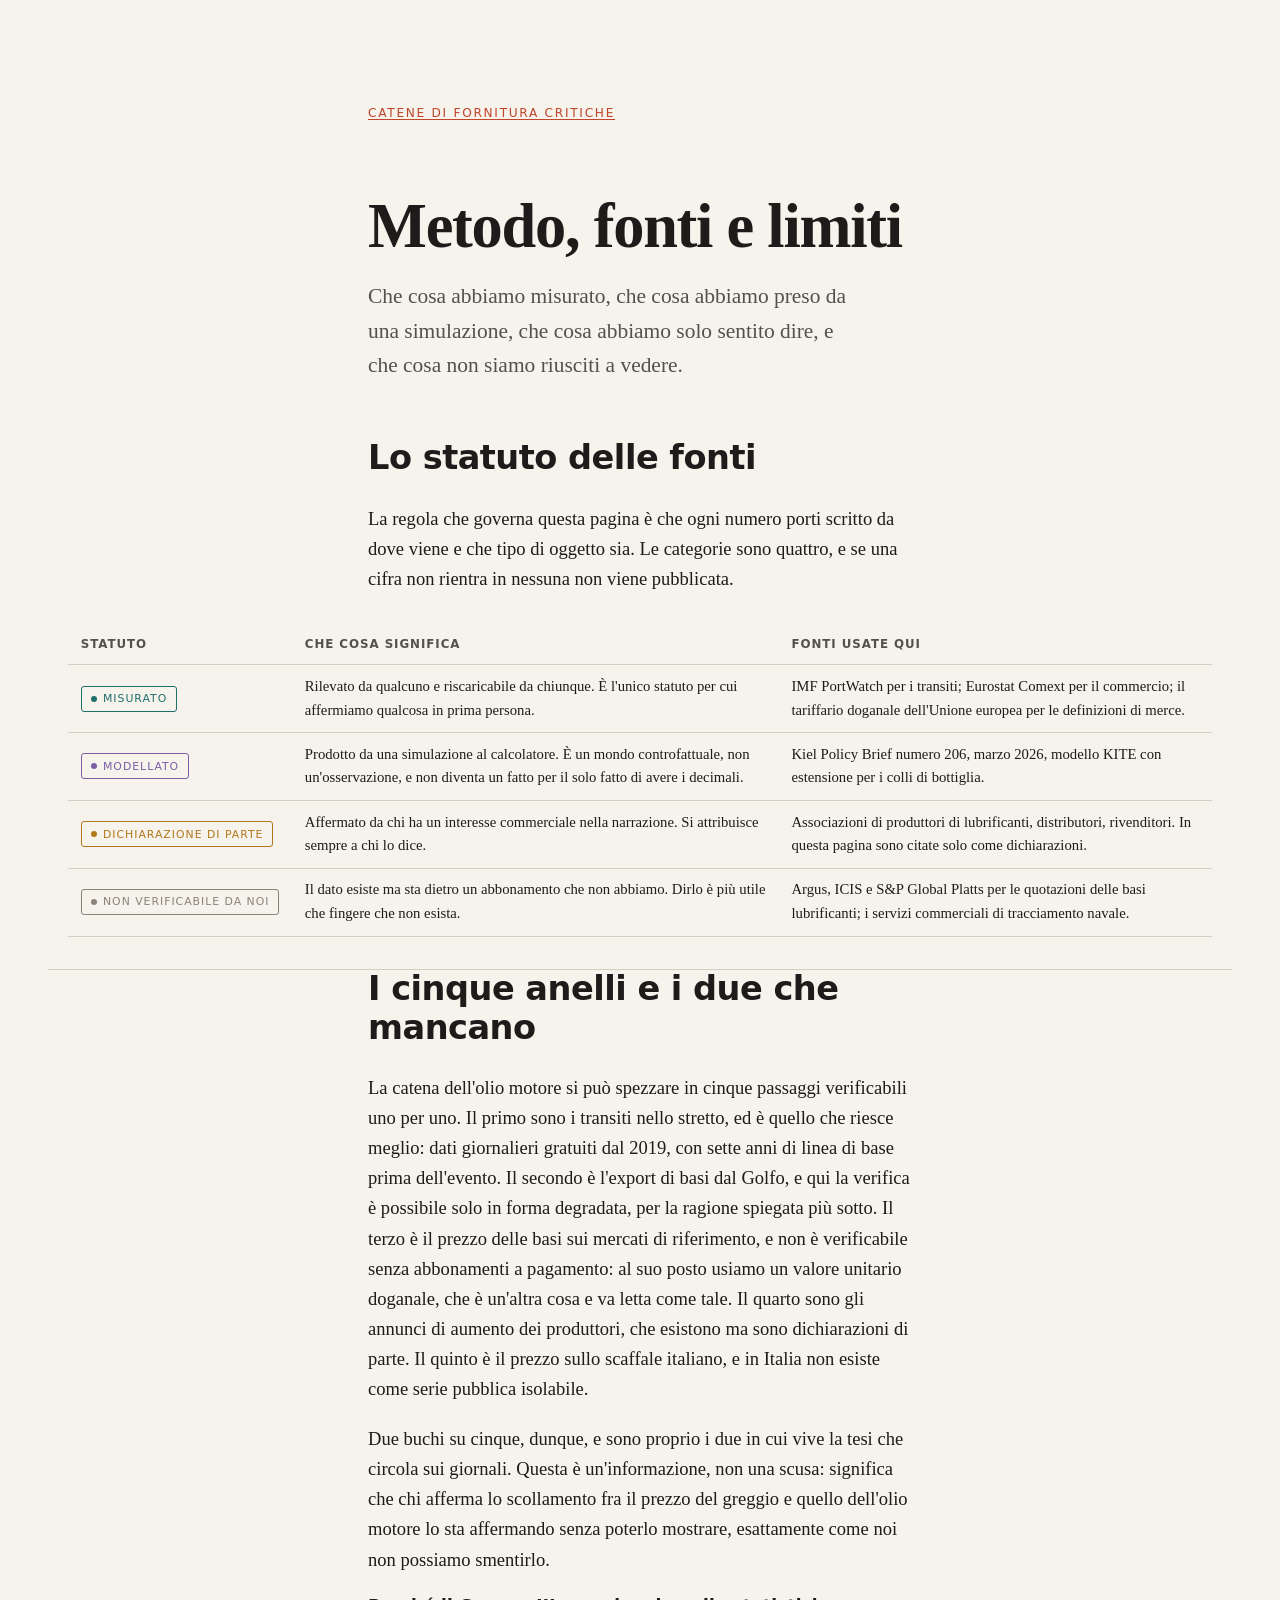
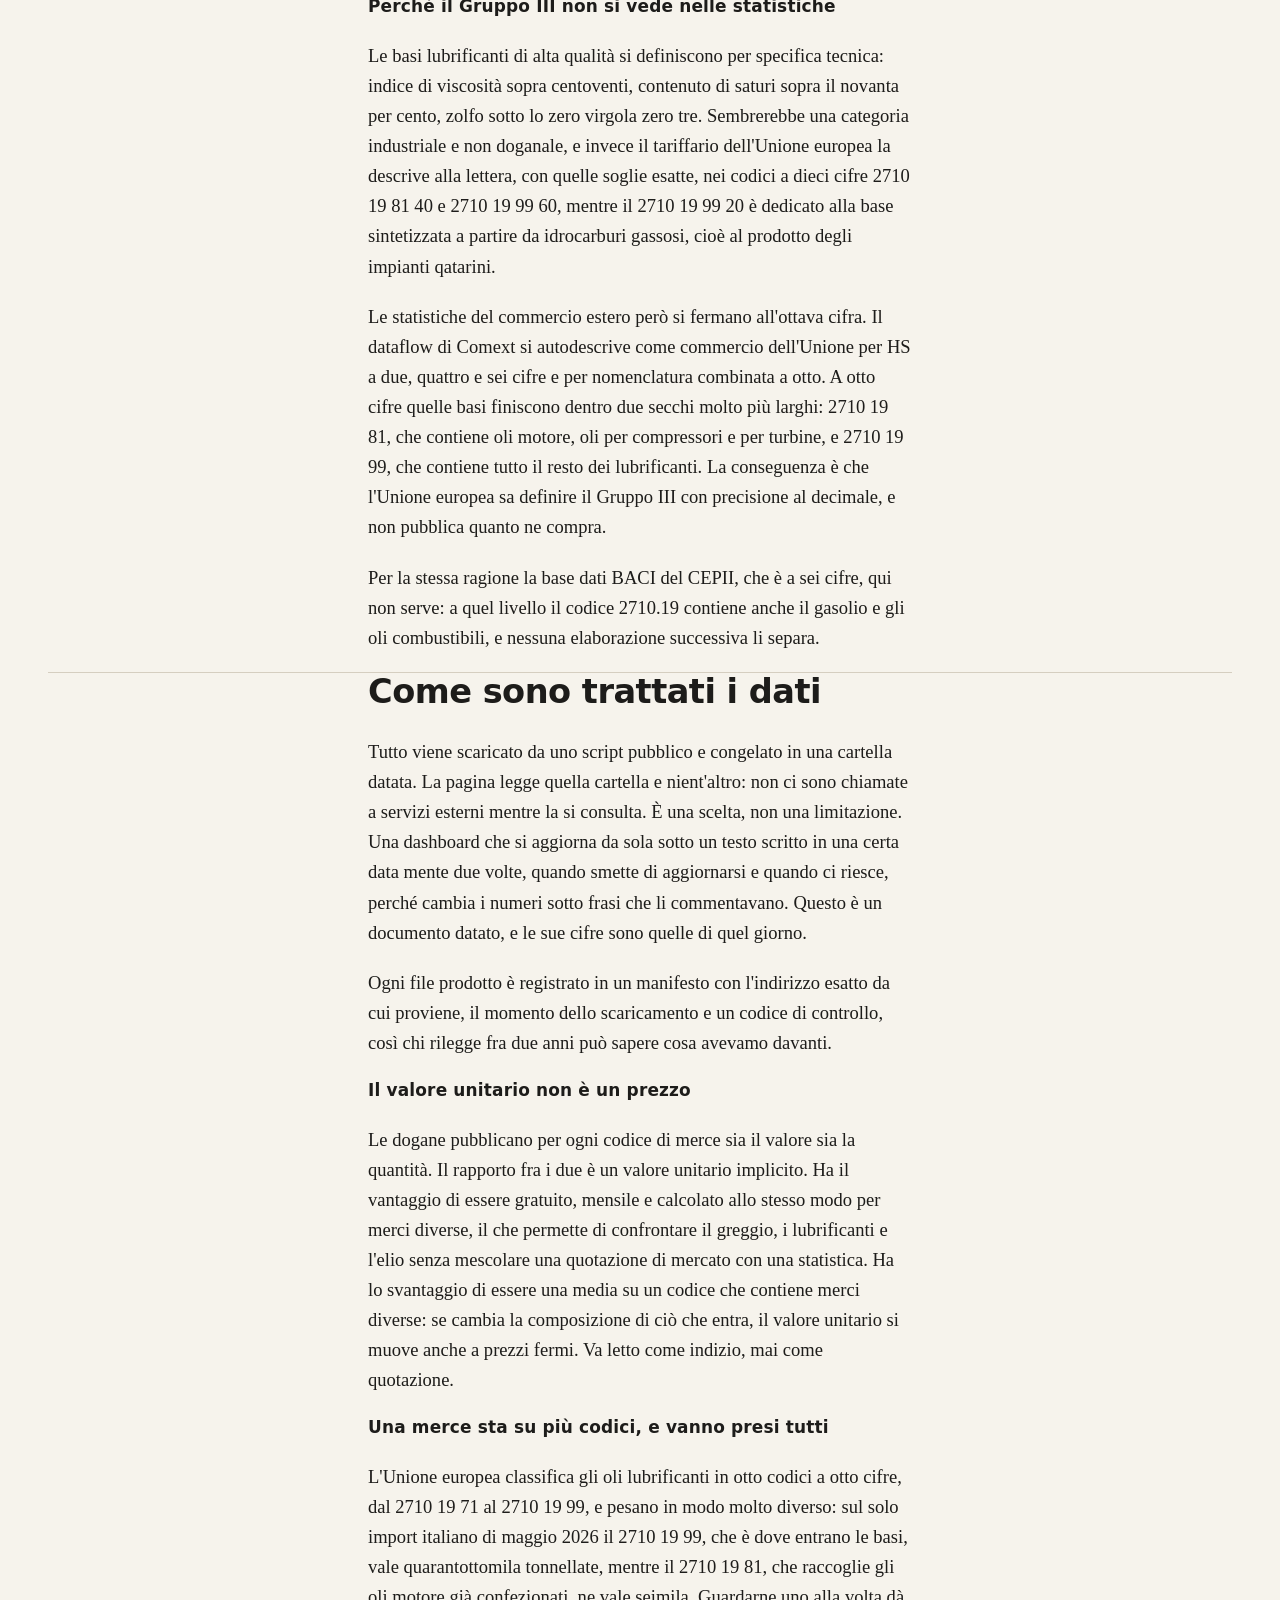
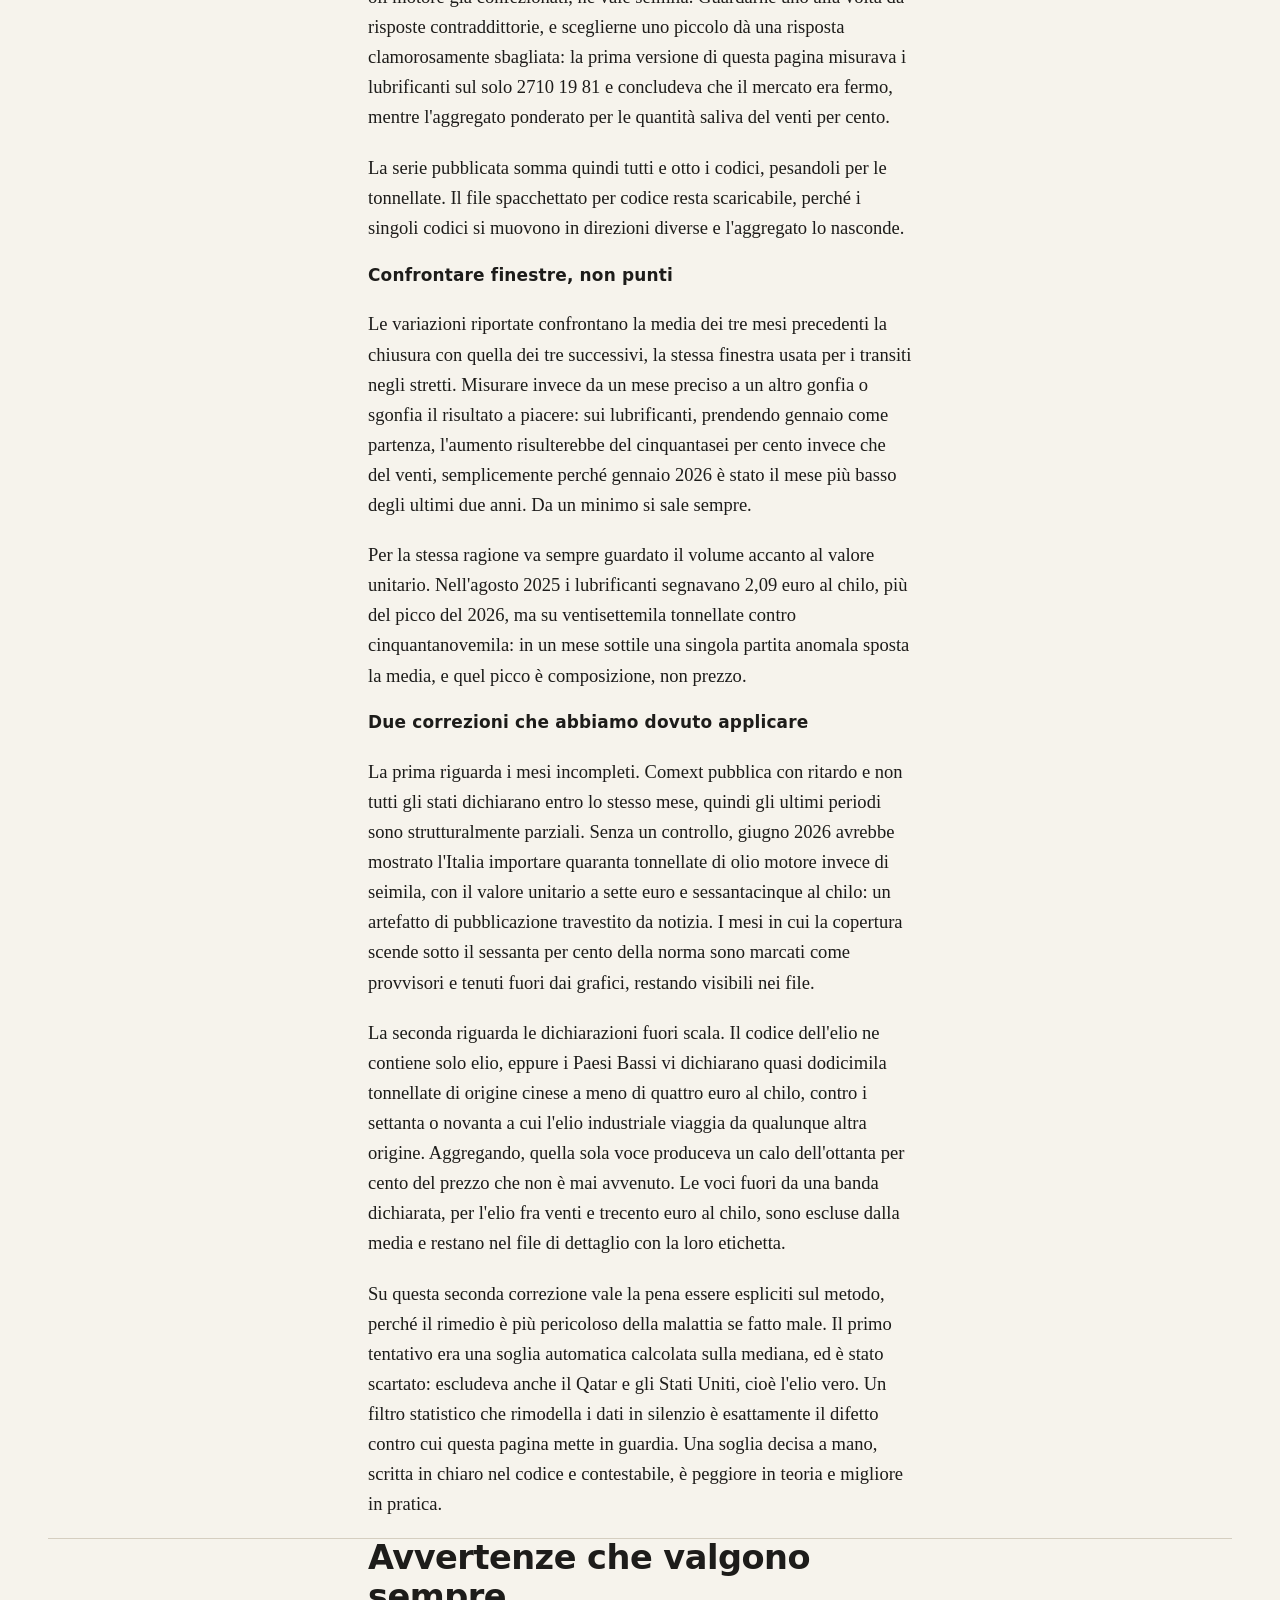
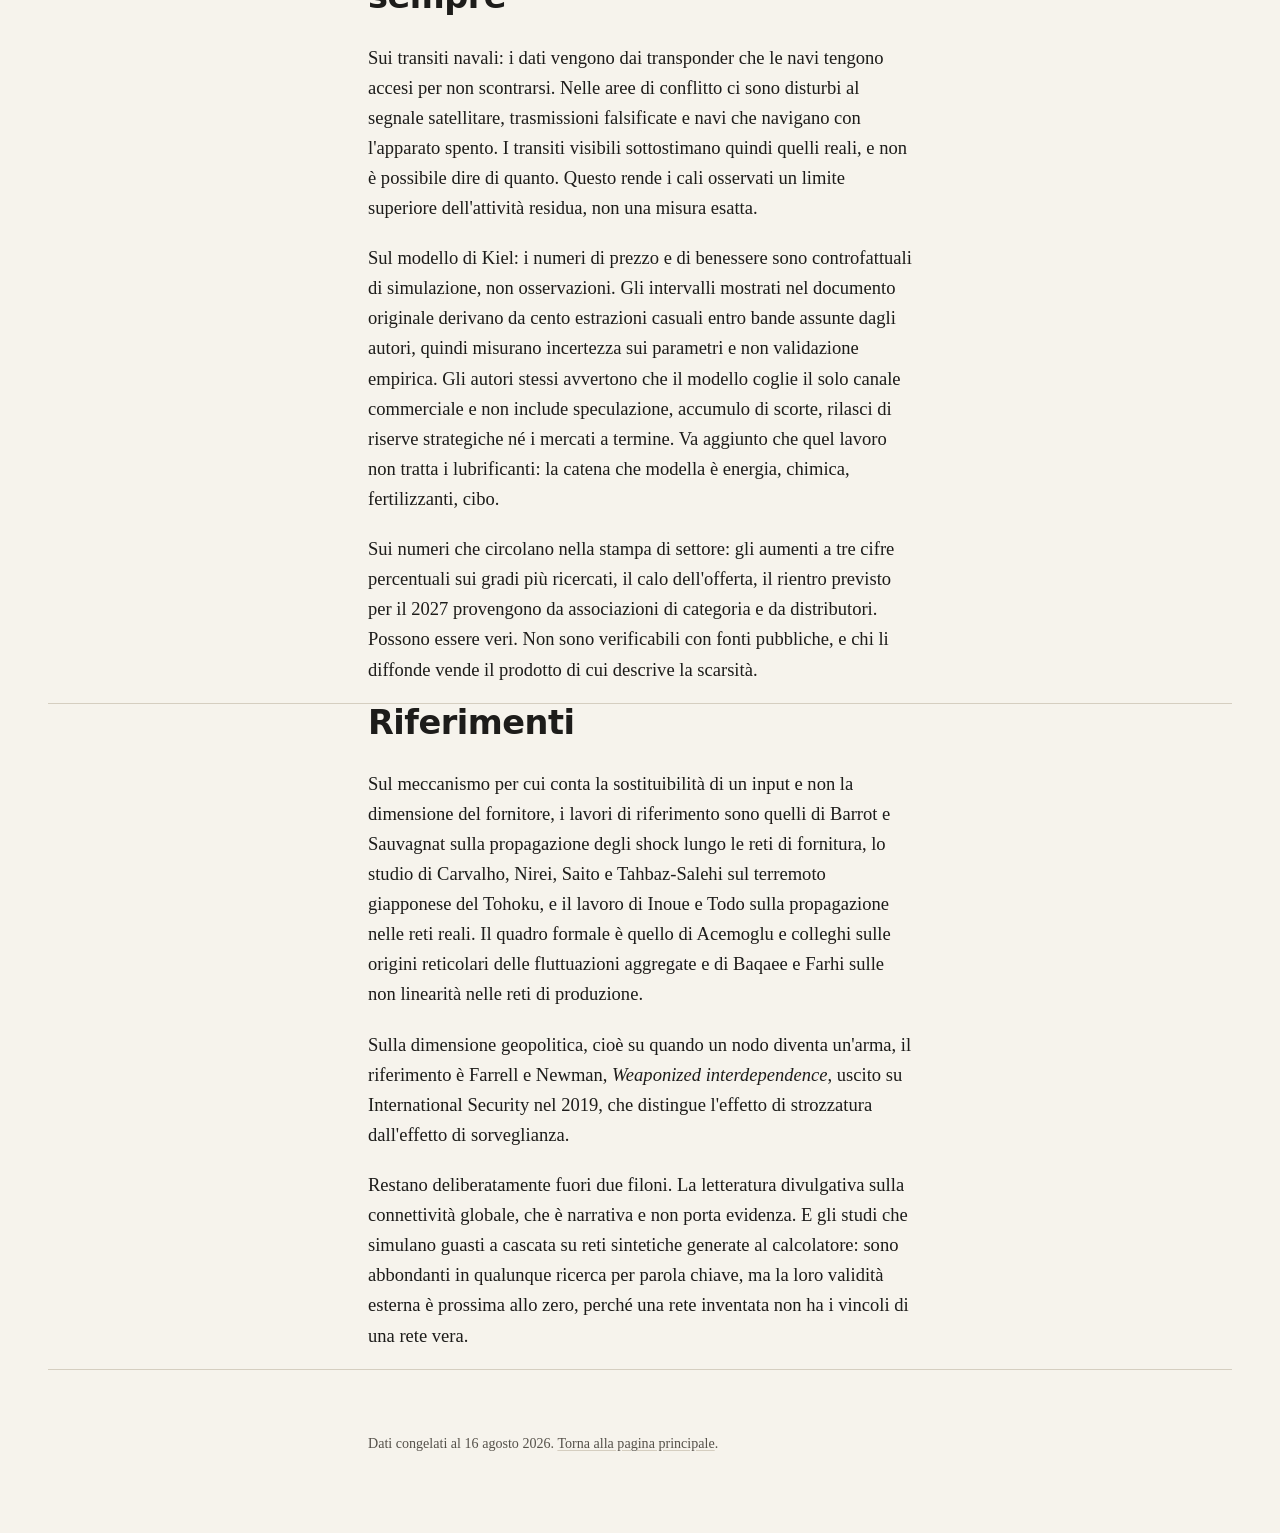
==== sito/metodo.html @ 90e69184 "Pagina sulle catene di fornitura critiche, primo scatto Sito statico senza framework: mappamondo in " ====
<!doctype html>
<html lang="it">
<head>
<meta charset="utf-8">
<meta name="viewport" content="width=device-width, initial-scale=1">
<title>Metodo, fonti e limiti</title>
<meta name="description" content="Da dove vengono i dati di questa pagina, come sono stati trattati, e cosa non si e' potuto verificare.">
<link rel="icon" href="favicon.svg" type="image/svg+xml">
<link rel="stylesheet" href="assets/stile.css">
</head>
<body>

<a class="salta" href="#contenuto">Salta al contenuto</a>

<header class="testa involucro">
  <div class="colonna">
    <p class="sopratitolo"><a href="index.html">Catene di fornitura critiche</a></p>
    <h1>Metodo, fonti e limiti</h1>
    <p class="sommario">Che cosa abbiamo misurato, che cosa abbiamo preso da
    una simulazione, che cosa abbiamo solo sentito dire, e che cosa non siamo
    riusciti a vedere.</p>
  </div>
</header>

<main id="contenuto">

<section class="involucro">
  <div class="colonna">
    <h2>Lo statuto delle fonti</h2>
    <p>La regola che governa questa pagina è che ogni numero porti scritto da
    dove viene e che tipo di oggetto sia. Le categorie sono quattro, e se una
    cifra non rientra in nessuna non viene pubblicata.</p>
  </div>

  <div class="tabella-avvolge">
    <table>
      <thead>
        <tr><th>Statuto</th><th>Che cosa significa</th><th>Fonti usate qui</th></tr>
      </thead>
      <tbody>
        <tr>
          <td><span class="statuto misurato">Misurato</span></td>
          <td>Rilevato da qualcuno e riscaricabile da chiunque. È l'unico
          statuto per cui affermiamo qualcosa in prima persona.</td>
          <td>IMF PortWatch per i transiti; Eurostat Comext per il commercio;
          il tariffario doganale dell'Unione europea per le definizioni di merce.</td>
        </tr>
        <tr>
          <td><span class="statuto modellato">Modellato</span></td>
          <td>Prodotto da una simulazione al calcolatore. È un mondo
          controfattuale, non un'osservazione, e non diventa un fatto per il
          solo fatto di avere i decimali.</td>
          <td>Kiel Policy Brief numero 206, marzo 2026, modello KITE con
          estensione per i colli di bottiglia.</td>
        </tr>
        <tr>
          <td><span class="statuto parte">Dichiarazione di parte</span></td>
          <td>Affermato da chi ha un interesse commerciale nella narrazione.
          Si attribuisce sempre a chi lo dice.</td>
          <td>Associazioni di produttori di lubrificanti, distributori,
          rivenditori. In questa pagina sono citate solo come dichiarazioni.</td>
        </tr>
        <tr>
          <td><span class="statuto chiuso">Non verificabile da noi</span></td>
          <td>Il dato esiste ma sta dietro un abbonamento che non abbiamo.
          Dirlo è più utile che fingere che non esista.</td>
          <td>Argus, ICIS e S&amp;P Global Platts per le quotazioni delle basi
          lubrificanti; i servizi commerciali di tracciamento navale.</td>
        </tr>
      </tbody>
    </table>
  </div>
</section>

<section class="involucro">
  <div class="colonna">
    <h2>I cinque anelli e i due che mancano</h2>

    <p>La catena dell'olio motore si può spezzare in cinque passaggi
    verificabili uno per uno. Il primo sono i transiti nello stretto, ed è
    quello che riesce meglio: dati giornalieri gratuiti dal 2019, con sette anni
    di linea di base prima dell'evento. Il secondo è l'export di basi dal Golfo,
    e qui la verifica è possibile solo in forma degradata, per la ragione
    spiegata più sotto. Il terzo è il prezzo delle basi sui mercati di
    riferimento, e non è verificabile senza abbonamenti a pagamento: al suo
    posto usiamo un valore unitario doganale, che è un'altra cosa e va letta
    come tale. Il quarto sono gli annunci di aumento dei produttori, che
    esistono ma sono dichiarazioni di parte. Il quinto è il prezzo sullo
    scaffale italiano, e in Italia non esiste come serie pubblica isolabile.</p>

    <p>Due buchi su cinque, dunque, e sono proprio i due in cui vive la tesi che
    circola sui giornali. Questa è un'informazione, non una scusa: significa che
    chi afferma lo scollamento fra il prezzo del greggio e quello dell'olio
    motore lo sta affermando senza poterlo mostrare, esattamente come noi non
    possiamo smentirlo.</p>

    <h3>Perché il Gruppo III non si vede nelle statistiche</h3>

    <p>Le basi lubrificanti di alta qualità si definiscono per specifica
    tecnica: indice di viscosità sopra centoventi, contenuto di saturi sopra il
    novanta per cento, zolfo sotto lo zero virgola zero tre. Sembrerebbe una
    categoria industriale e non doganale, e invece il tariffario dell'Unione
    europea la descrive alla lettera, con quelle soglie esatte, nei codici a
    dieci cifre 2710 19 81 40 e 2710 19 99 60, mentre il 2710 19 99 20 è
    dedicato alla base sintetizzata a partire da idrocarburi gassosi, cioè al
    prodotto degli impianti qatarini.</p>

    <p>Le statistiche del commercio estero però si fermano all'ottava cifra. Il
    dataflow di Comext si autodescrive come commercio dell'Unione per HS a due,
    quattro e sei cifre e per nomenclatura combinata a otto. A otto cifre
    quelle basi finiscono dentro due secchi molto più larghi: 2710 19 81, che
    contiene oli motore, oli per compressori e per turbine, e 2710 19 99, che
    contiene tutto il resto dei lubrificanti. La conseguenza è che l'Unione
    europea sa definire il Gruppo III con precisione al decimale, e non pubblica
    quanto ne compra.</p>

    <p>Per la stessa ragione la base dati BACI del CEPII, che è a sei cifre, qui
    non serve: a quel livello il codice 2710.19 contiene anche il gasolio e gli
    oli combustibili, e nessuna elaborazione successiva li separa.</p>
  </div>
</section>

<section class="involucro">
  <div class="colonna">
    <h2>Come sono trattati i dati</h2>

    <p>Tutto viene scaricato da uno script pubblico e congelato in una cartella
    datata. La pagina legge quella cartella e nient'altro: non ci sono chiamate
    a servizi esterni mentre la si consulta. È una scelta, non una limitazione.
    Una dashboard che si aggiorna da sola sotto un testo scritto in una certa
    data mente due volte, quando smette di aggiornarsi e quando ci riesce, perché
    cambia i numeri sotto frasi che li commentavano. Questo è un documento
    datato, e le sue cifre sono quelle di quel giorno.</p>

    <p>Ogni file prodotto è registrato in un manifesto con l'indirizzo esatto da
    cui proviene, il momento dello scaricamento e un codice di controllo, così
    chi rilegge fra due anni può sapere cosa avevamo davanti.</p>

    <h3>Il valore unitario non è un prezzo</h3>

    <p>Le dogane pubblicano per ogni codice di merce sia il valore sia la
    quantità. Il rapporto fra i due è un valore unitario implicito. Ha il
    vantaggio di essere gratuito, mensile e calcolato allo stesso modo per merci
    diverse, il che permette di confrontare il greggio, i lubrificanti e l'elio
    senza mescolare una quotazione di mercato con una statistica. Ha lo
    svantaggio di essere una media su un codice che contiene merci diverse:
    se cambia la composizione di ciò che entra, il valore unitario si muove
    anche a prezzi fermi. Va letto come indizio, mai come quotazione.</p>

    <h3>Una merce sta su più codici, e vanno presi tutti</h3>

    <p>L'Unione europea classifica gli oli lubrificanti in otto codici a otto
    cifre, dal 2710 19 71 al 2710 19 99, e pesano in modo molto diverso: sul
    solo import italiano di maggio 2026 il 2710 19 99, che è dove entrano le
    basi, vale quarantottomila tonnellate, mentre il 2710 19 81, che raccoglie
    gli oli motore già confezionati, ne vale seimila. Guardarne uno alla volta
    dà risposte contraddittorie, e sceglierne uno piccolo dà una risposta
    clamorosamente sbagliata: la prima versione di questa pagina misurava i
    lubrificanti sul solo 2710 19 81 e concludeva che il mercato era fermo,
    mentre l'aggregato ponderato per le quantità saliva del venti per cento.</p>

    <p>La serie pubblicata somma quindi tutti e otto i codici, pesandoli per le
    tonnellate. Il file spacchettato per codice resta scaricabile, perché i
    singoli codici si muovono in direzioni diverse e l'aggregato lo nasconde.</p>

    <h3>Confrontare finestre, non punti</h3>

    <p>Le variazioni riportate confrontano la media dei tre mesi precedenti la
    chiusura con quella dei tre successivi, la stessa finestra usata per i
    transiti negli stretti. Misurare invece da un mese preciso a un altro gonfia
    o sgonfia il risultato a piacere: sui lubrificanti, prendendo gennaio come
    partenza, l'aumento risulterebbe del cinquantasei per cento invece che del
    venti, semplicemente perché gennaio 2026 è stato il mese più basso degli
    ultimi due anni. Da un minimo si sale sempre.</p>

    <p>Per la stessa ragione va sempre guardato il volume accanto al valore
    unitario. Nell'agosto 2025 i lubrificanti segnavano 2,09 euro al chilo, più
    del picco del 2026, ma su ventisettemila tonnellate contro cinquantanovemila:
    in un mese sottile una singola partita anomala sposta la media, e quel picco
    è composizione, non prezzo.</p>

    <h3>Due correzioni che abbiamo dovuto applicare</h3>

    <p>La prima riguarda i mesi incompleti. Comext pubblica con ritardo e non
    tutti gli stati dichiarano entro lo stesso mese, quindi gli ultimi periodi
    sono strutturalmente parziali. Senza un controllo, giugno 2026 avrebbe
    mostrato l'Italia importare quaranta tonnellate di olio motore invece di
    seimila, con il valore unitario a sette euro e sessantacinque al chilo: un
    artefatto di pubblicazione travestito da notizia. I mesi in cui la copertura
    scende sotto il sessanta per cento della norma sono marcati come provvisori
    e tenuti fuori dai grafici, restando visibili nei file.</p>

    <p>La seconda riguarda le dichiarazioni fuori scala. Il codice dell'elio ne
    contiene solo elio, eppure i Paesi Bassi vi dichiarano quasi dodicimila
    tonnellate di origine cinese a meno di quattro euro al chilo, contro i
    settanta o novanta a cui l'elio industriale viaggia da qualunque altra
    origine. Aggregando, quella sola voce produceva un calo dell'ottanta per
    cento del prezzo che non è mai avvenuto. Le voci fuori da una banda
    dichiarata, per l'elio fra venti e trecento euro al chilo, sono escluse
    dalla media e restano nel file di dettaglio con la loro etichetta.</p>

    <p>Su questa seconda correzione vale la pena essere espliciti sul metodo,
    perché il rimedio è più pericoloso della malattia se fatto male. Il primo
    tentativo era una soglia automatica calcolata sulla mediana, ed è stato
    scartato: escludeva anche il Qatar e gli Stati Uniti, cioè l'elio vero.
    Un filtro statistico che rimodella i dati in silenzio è esattamente il
    difetto contro cui questa pagina mette in guardia. Una soglia decisa a mano,
    scritta in chiaro nel codice e contestabile, è peggiore in teoria e migliore
    in pratica.</p>
  </div>
</section>

<section class="involucro">
  <div class="colonna">
    <h2>Avvertenze che valgono sempre</h2>

    <p>Sui transiti navali: i dati vengono dai transponder che le navi tengono
    accesi per non scontrarsi. Nelle aree di conflitto ci sono disturbi al
    segnale satellitare, trasmissioni falsificate e navi che navigano con
    l'apparato spento. I transiti visibili sottostimano quindi quelli reali, e
    non è possibile dire di quanto. Questo rende i cali osservati un limite
    superiore dell'attività residua, non una misura esatta.</p>

    <p>Sul modello di Kiel: i numeri di prezzo e di benessere sono controfattuali
    di simulazione, non osservazioni. Gli intervalli mostrati nel documento
    originale derivano da cento estrazioni casuali entro bande assunte dagli
    autori, quindi misurano incertezza sui parametri e non validazione empirica.
    Gli autori stessi avvertono che il modello coglie il solo canale commerciale
    e non include speculazione, accumulo di scorte, rilasci di riserve
    strategiche né i mercati a termine. Va aggiunto che quel lavoro non tratta i
    lubrificanti: la catena che modella è energia, chimica, fertilizzanti, cibo.</p>

    <p>Sui numeri che circolano nella stampa di settore: gli aumenti a tre cifre
    percentuali sui gradi più ricercati, il calo dell'offerta, il rientro
    previsto per il 2027 provengono da associazioni di categoria e da
    distributori. Possono essere veri. Non sono verificabili con fonti pubbliche,
    e chi li diffonde vende il prodotto di cui descrive la scarsità.</p>
  </div>
</section>

<section class="involucro">
  <div class="colonna">
    <h2>Riferimenti</h2>

    <p>Sul meccanismo per cui conta la sostituibilità di un input e non la
    dimensione del fornitore, i lavori di riferimento sono quelli di Barrot e
    Sauvagnat sulla propagazione degli shock lungo le reti di fornitura, lo
    studio di Carvalho, Nirei, Saito e Tahbaz-Salehi sul terremoto giapponese
    del Tohoku, e il lavoro di Inoue e Todo sulla propagazione nelle reti reali.
    Il quadro formale è quello di Acemoglu e colleghi sulle origini reticolari
    delle fluttuazioni aggregate e di Baqaee e Farhi sulle non linearità nelle
    reti di produzione.</p>

    <p>Sulla dimensione geopolitica, cioè su quando un nodo diventa un'arma, il
    riferimento è Farrell e Newman, <i>Weaponized interdependence</i>, uscito su
    International Security nel 2019, che distingue l'effetto di strozzatura
    dall'effetto di sorveglianza.</p>

    <p>Restano deliberatamente fuori due filoni. La letteratura divulgativa sulla
    connettività globale, che è narrativa e non porta evidenza. E gli studi che
    simulano guasti a cascata su reti sintetiche generate al calcolatore: sono
    abbondanti in qualunque ricerca per parola chiave, ma la loro validità
    esterna è prossima allo zero, perché una rete inventata non ha i vincoli
    di una rete vera.</p>
  </div>
</section>

</main>

<footer class="coda involucro">
  <div class="colonna">
    <p>Dati congelati al 16 agosto 2026.
    <a href="index.html">Torna alla pagina principale</a>.</p>
  </div>
</footer>

</body>
</html>
---- sito/assets/stile.css ----
/* ------------------------------------------------------------------ base --
   Nessun font remoto: la pagina deve caricarsi intera anche da una
   connessione lenta e non deve dipendere da un server di terzi.
   ------------------------------------------------------------------------ */

:root {
  --carta:        #f6f3ec;
  --carta-scavo:  #ebe6dc;
  --inchiostro:   #1d1c1a;
  --inchiostro-2: #55514a;
  --filo:         #d5cec0;
  --accento:      #c1452b;
  --accento-2:    #1f6f6b;
  --misurato:     #1f6f6b;
  --modellato:    #7a5ea8;
  --parte:        #b4761c;
  --chiuso:       #8a8378;

  --globo-mare:   #e2ddd1;
  --globo-terra:  #c6bfae;
  --globo-griglia:#d3ccbc;
  --globo-punto:  #55514a;
  --globo-alternativa: #1f6f6b;
  --globo-testo:  #3a3733;

  --misura: 34rem;
  --largo:  74rem;
}

@media (prefers-color-scheme: dark) {
  :root {
    --carta:        #17181a;
    --carta-scavo:  #1f2124;
    --inchiostro:   #ece8e1;
    --inchiostro-2: #a8a49c;
    --filo:         #33363a;
    --accento:      #ff6b4a;
    --accento-2:    #4fbdb6;
    --misurato:     #4fbdb6;
    --modellato:    #b295e0;
    --parte:        #e0a13f;
    --chiuso:       #7f7a72;

    --globo-mare:   #1d2024;
    --globo-terra:  #343a40;
    --globo-griglia:#282c31;
    --globo-punto:  #9aa0a6;
    --globo-alternativa: #4fbdb6;
    --globo-testo:  #c8c4bc;
  }
}

* { box-sizing: border-box; }

html { -webkit-text-size-adjust: 100%; }

body {
  margin: 0;
  background: var(--carta);
  color: var(--inchiostro);
  font-family: Iowan Old Style, Palatino, Georgia, "Times New Roman", serif;
  font-size: clamp(1.02rem, 0.96rem + 0.3vw, 1.16rem);
  line-height: 1.62;
  text-rendering: optimizeLegibility;
}

h1, h2, h3, .etichetta, .statuto, figcaption, nav, .comandi, th {
  font-family: system-ui, -apple-system, Segoe UI, Roboto, sans-serif;
}

a { color: inherit; text-decoration-color: var(--accento); text-underline-offset: 2px; }
a:hover { color: var(--accento); }

:focus-visible { outline: 2px solid var(--accento); outline-offset: 3px; }

/* ---------------------------------------------------------------- impianto */

.involucro { max-width: var(--largo); margin: 0 auto; padding: 0 1.25rem; }
.colonna   { max-width: var(--misura); margin-inline: auto; }
.colonna > * + * { margin-top: 1.1em; }

section { padding: 4.5rem 0; border-top: 1px solid var(--filo); }
section:first-of-type { border-top: 0; }

/* ------------------------------------------------------------------ testa */

.testa { padding: clamp(3rem, 9vw, 6.5rem) 0 3.5rem; }

.sopratitolo {
  font-family: system-ui, sans-serif;
  font-size: 0.76rem; letter-spacing: 0.14em; text-transform: uppercase;
  color: var(--accento); margin: 0 0 1.1rem;
}

h1 {
  font-family: Iowan Old Style, Palatino, Georgia, serif;
  font-size: clamp(2.1rem, 1.2rem + 4vw, 3.9rem);
  line-height: 1.08; letter-spacing: -0.02em;
  margin: 0 0 1.2rem; max-width: 22ch;
}

.sommario {
  font-size: clamp(1.12rem, 1rem + 0.5vw, 1.34rem);
  color: var(--inchiostro-2); max-width: 46ch; margin: 0;
}

h2 {
  font-size: clamp(1.5rem, 1.15rem + 1.4vw, 2.1rem);
  line-height: 1.16; letter-spacing: -0.015em;
  margin: 0 0 1.6rem; max-width: 24ch;
}

h3 {
  font-size: 1.06rem; letter-spacing: 0.01em;
  margin: 2.4rem 0 0.5rem;
}

/* ----------------------------------------------------------------- globo */

.scena { position: relative; }

.scena-griglia {
  display: grid;
  gap: 2rem;
  grid-template-columns: 1fr;
}

@media (min-width: 62rem) {
  .scena-griglia { grid-template-columns: 1fr 1fr; gap: 3.5rem; align-items: start; }
  .scena-globo { position: sticky; top: 0; height: 100vh; display: grid; place-items: center; }
}

.scena-globo { padding: 1rem 0; }

#globo {
  width: 100%;
  max-width: 34rem;
  aspect-ratio: 1;
  display: block;
}

.tappe > * + * { margin-top: 45vh; }
.tappe { padding: 12vh 0 45vh; }

@media (max-width: 61.99rem) {
  .scena-globo {
    position: sticky; top: 0; z-index: 2;
    background: linear-gradient(var(--carta) 78%, transparent);
    padding-bottom: 1.5rem;
  }
  #globo { max-width: 15rem; margin-inline: auto; }
  .tappe > * + * { margin-top: 30vh; }
}

.tappa {
  opacity: 0.42;
  transition: opacity 0.35s ease;
  border-left: 2px solid transparent;
  padding-left: 1.1rem;
}
.tappa.attivo { opacity: 1; border-left-color: var(--accento); }
.tappa h3 { margin-top: 0; }
.tappa p { margin: 0.4rem 0 0; }

#globo-comandi {
  display: flex; flex-wrap: wrap; gap: 0.4rem;
  justify-content: center; margin-top: 1rem;
}
#globo-comandi button {
  font: inherit; font-family: system-ui, sans-serif; font-size: 0.78rem;
  background: transparent; color: var(--inchiostro-2);
  border: 1px solid var(--filo); border-radius: 999px;
  padding: 0.3rem 0.8rem; cursor: pointer;
}
#globo-comandi button:hover { border-color: var(--accento); color: var(--accento); }

@media (prefers-reduced-motion: reduce) {
  .tappa { opacity: 1; transition: none; }
  html { scroll-behavior: auto; }
}

/* -------------------------------------------------------------- statuto */

.statuto {
  display: inline-flex; align-items: center; gap: 0.4rem;
  font-size: 0.68rem; letter-spacing: 0.09em; text-transform: uppercase;
  padding: 0.2rem 0.55rem; border-radius: 3px;
  border: 1px solid currentColor; white-space: nowrap;
}
.statuto::before {
  content: ""; width: 6px; height: 6px; border-radius: 50%;
  background: currentColor;
}
.statuto.misurato  { color: var(--misurato); }
.statuto.modellato { color: var(--modellato); }
.statuto.parte     { color: var(--parte); }
.statuto.chiuso    { color: var(--chiuso); }

.legenda-statuto {
  display: flex; flex-wrap: wrap; gap: 0.7rem 1.1rem;
  padding: 1.2rem; margin: 0;
  background: var(--carta-scavo); border-radius: 4px;
  list-style: none;
}
.legenda-statuto li { max-width: 15rem; font-size: 0.9rem; }
.legenda-statuto .statuto { margin-bottom: 0.35rem; }

/* -------------------------------------------------------------- figure */

figure { margin: 2.6rem 0; }

.grafico {
  width: 100%; height: auto; display: block;
  background: var(--carta-scavo); border-radius: 4px; padding: 0.5rem 0;
}

.grafico .griglia { stroke: var(--filo); stroke-width: 1; }
.grafico .base    { stroke: var(--inchiostro-2); stroke-width: 1; stroke-dasharray: 3 3; }
.grafico .tacca, .grafico .unita, .grafico .etichetta-riga, .grafico .valore-riga {
  font-family: system-ui, sans-serif; font-size: 11px; fill: var(--inchiostro-2);
}
.grafico .unita { font-size: 10px; letter-spacing: 0.06em; text-transform: uppercase; }
.grafico .valore-riga { font-size: 10.5px; }
.grafico polyline { fill: none; stroke-width: 2; stroke-linejoin: round; stroke-linecap: round; }
.grafico .banda   { fill: var(--inchiostro-2); opacity: 0.18; stroke: none; }
.grafico .serie-1 { stroke: var(--accento); }
.grafico .serie-2 { stroke: var(--accento-2); }
.grafico .serie-3 { stroke: var(--modellato); }
.grafico .punto-1 { fill: var(--accento); }
.grafico .punto-2 { fill: var(--accento-2); }
.grafico .punto-3 { fill: var(--modellato); }
.grafico .barra   { fill: var(--inchiostro-2); opacity: 0.55; }
.grafico .barra-evidenza { fill: var(--accento); }
.grafico .evento  { stroke: var(--inchiostro); stroke-width: 1; stroke-dasharray: 2 3; opacity: 0.6; }
.grafico .evento-testo {
  font-family: system-ui, sans-serif; font-size: 11px; fill: var(--inchiostro-2);
}

figcaption {
  font-size: 0.87rem; line-height: 1.5; color: var(--inchiostro-2);
  margin-top: 0.8rem;
  display: flex; flex-wrap: wrap; gap: 0.6rem; align-items: baseline;
}
figcaption .didascalia { flex: 1 1 18rem; }
figcaption a.scarica {
  font-family: system-ui, sans-serif; font-size: 0.76rem;
  border: 1px solid var(--filo); border-radius: 3px;
  padding: 0.25rem 0.6rem; text-decoration: none; white-space: nowrap;
}
figcaption a.scarica:hover { border-color: var(--accento); }

.chiave {
  display: flex; flex-wrap: wrap; gap: 1rem;
  font-family: system-ui, sans-serif; font-size: 0.8rem;
  color: var(--inchiostro-2); margin: 0.7rem 0 0;
  list-style: none; padding: 0;
}
.chiave li { display: flex; align-items: center; gap: 0.4rem; }
.chiave i { width: 18px; height: 3px; border-radius: 2px; display: inline-block; }
.chiave i.vuoto {
  width: 9px; height: 9px; border-radius: 50%;
  background: transparent; border: 1.5px solid var(--inchiostro-2);
}

/* --------------------------------------------------------------- schede */

.schede {
  display: grid; gap: 1.4rem; padding: 0; margin: 2rem 0 0; list-style: none;
  grid-template-columns: repeat(auto-fit, minmax(16rem, 1fr));
}
.scheda {
  border: 1px solid var(--filo); border-radius: 4px;
  padding: 1.2rem 1.3rem; background: var(--carta-scavo);
}
.scheda h3 { margin: 0.6rem 0 0.5rem; font-size: 1.02rem; }
.scheda p  { margin: 0; font-size: 0.94rem; color: var(--inchiostro-2); }

.rilievo {
  border-left: 3px solid var(--accento);
  padding: 0.2rem 0 0.2rem 1.2rem;
  margin: 2rem 0;
  font-size: 1.06rem;
}

.nota {
  background: var(--carta-scavo); border-radius: 4px;
  padding: 1.2rem 1.3rem; font-size: 0.93rem; color: var(--inchiostro-2);
}
.nota strong { color: var(--inchiostro); }

/* -------------------------------------------------------------- tabella */

.tabella-avvolge { overflow-x: auto; margin: 2rem 0; }
table { border-collapse: collapse; width: 100%; font-size: 0.92rem; min-width: 34rem; }
th, td { text-align: left; padding: 0.6rem 0.8rem; border-bottom: 1px solid var(--filo); }
th { font-size: 0.74rem; letter-spacing: 0.08em; text-transform: uppercase; color: var(--inchiostro-2); }
td.num { text-align: right; font-variant-numeric: tabular-nums; }

/* ---------------------------------------------------------------- coda */

.coda {
  border-top: 1px solid var(--filo);
  padding: 3rem 0 4rem;
  font-size: 0.88rem; color: var(--inchiostro-2);
}
.coda a { text-decoration-color: var(--filo); }

.salta {
  position: absolute; left: -9999px;
}
.salta:focus {
  position: static; display: inline-block; margin: 0.5rem;
  padding: 0.5rem 0.9rem; background: var(--accento); color: #fff;
}
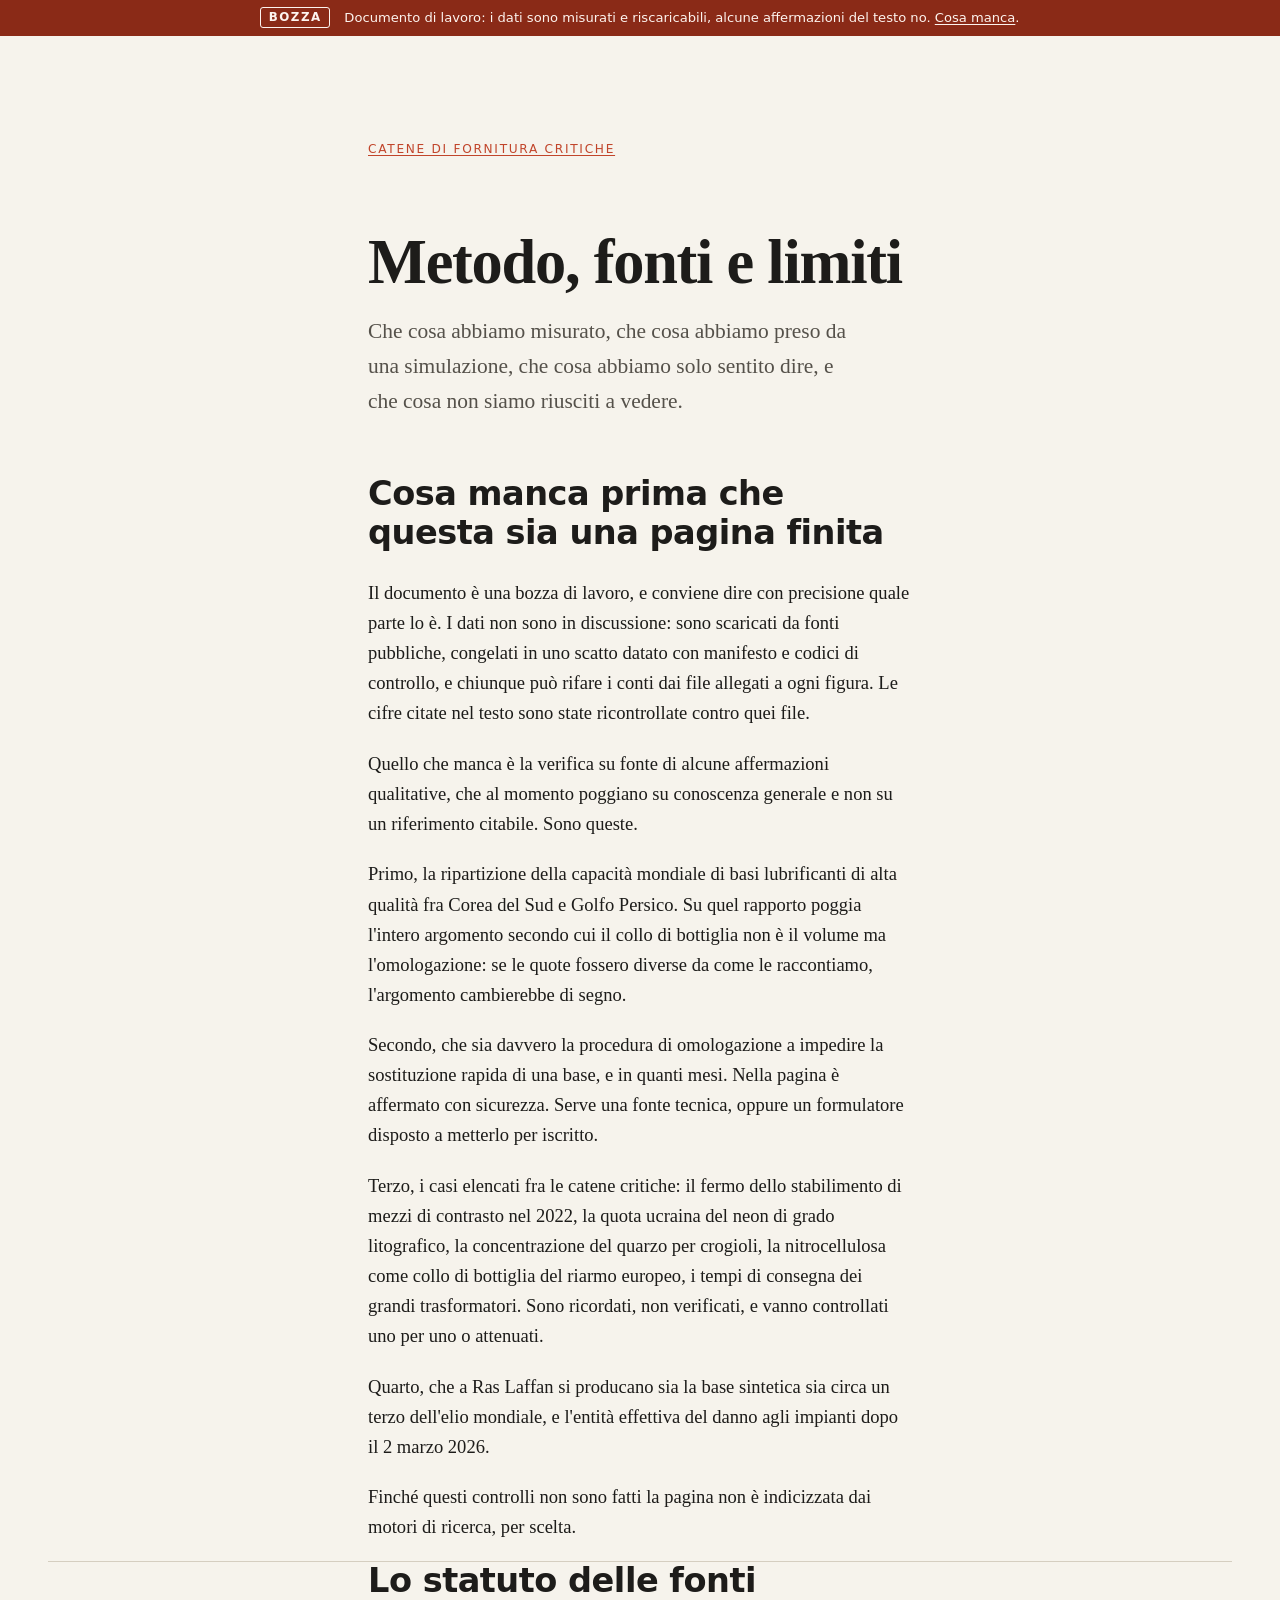
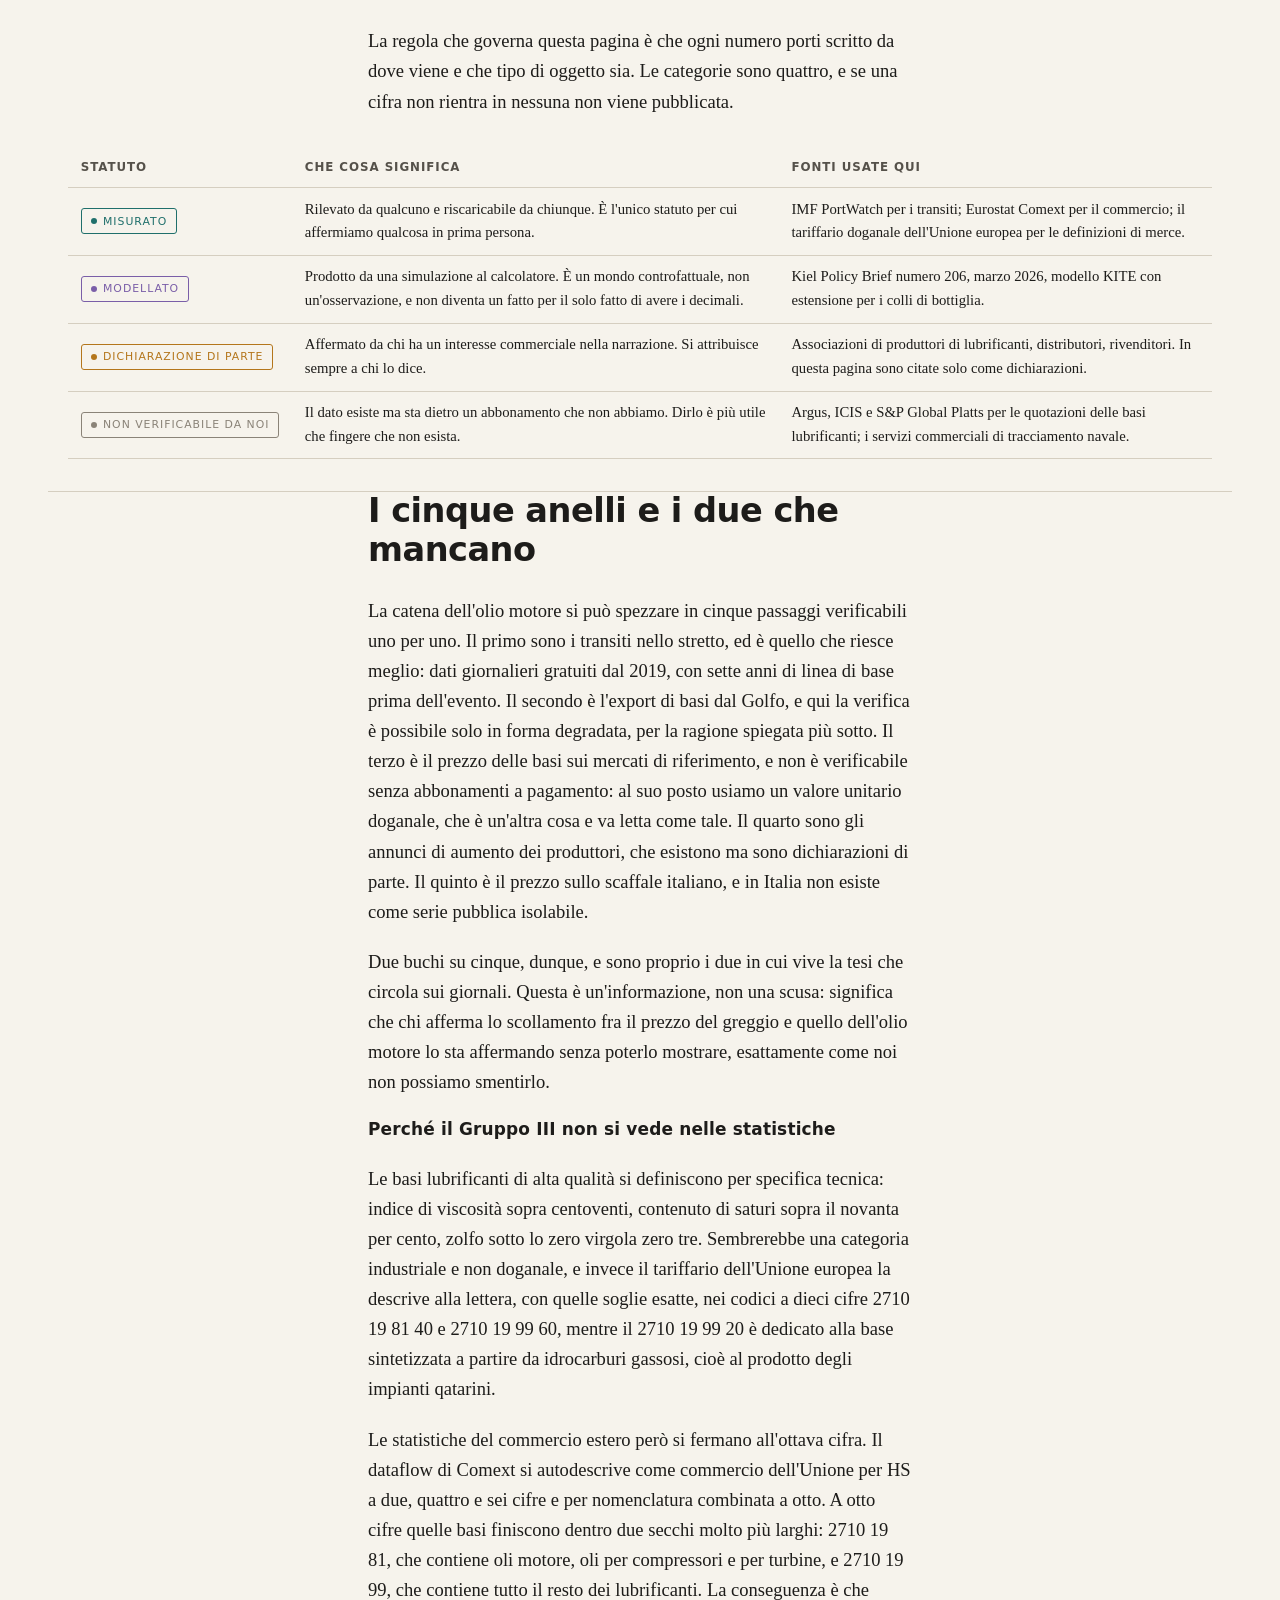
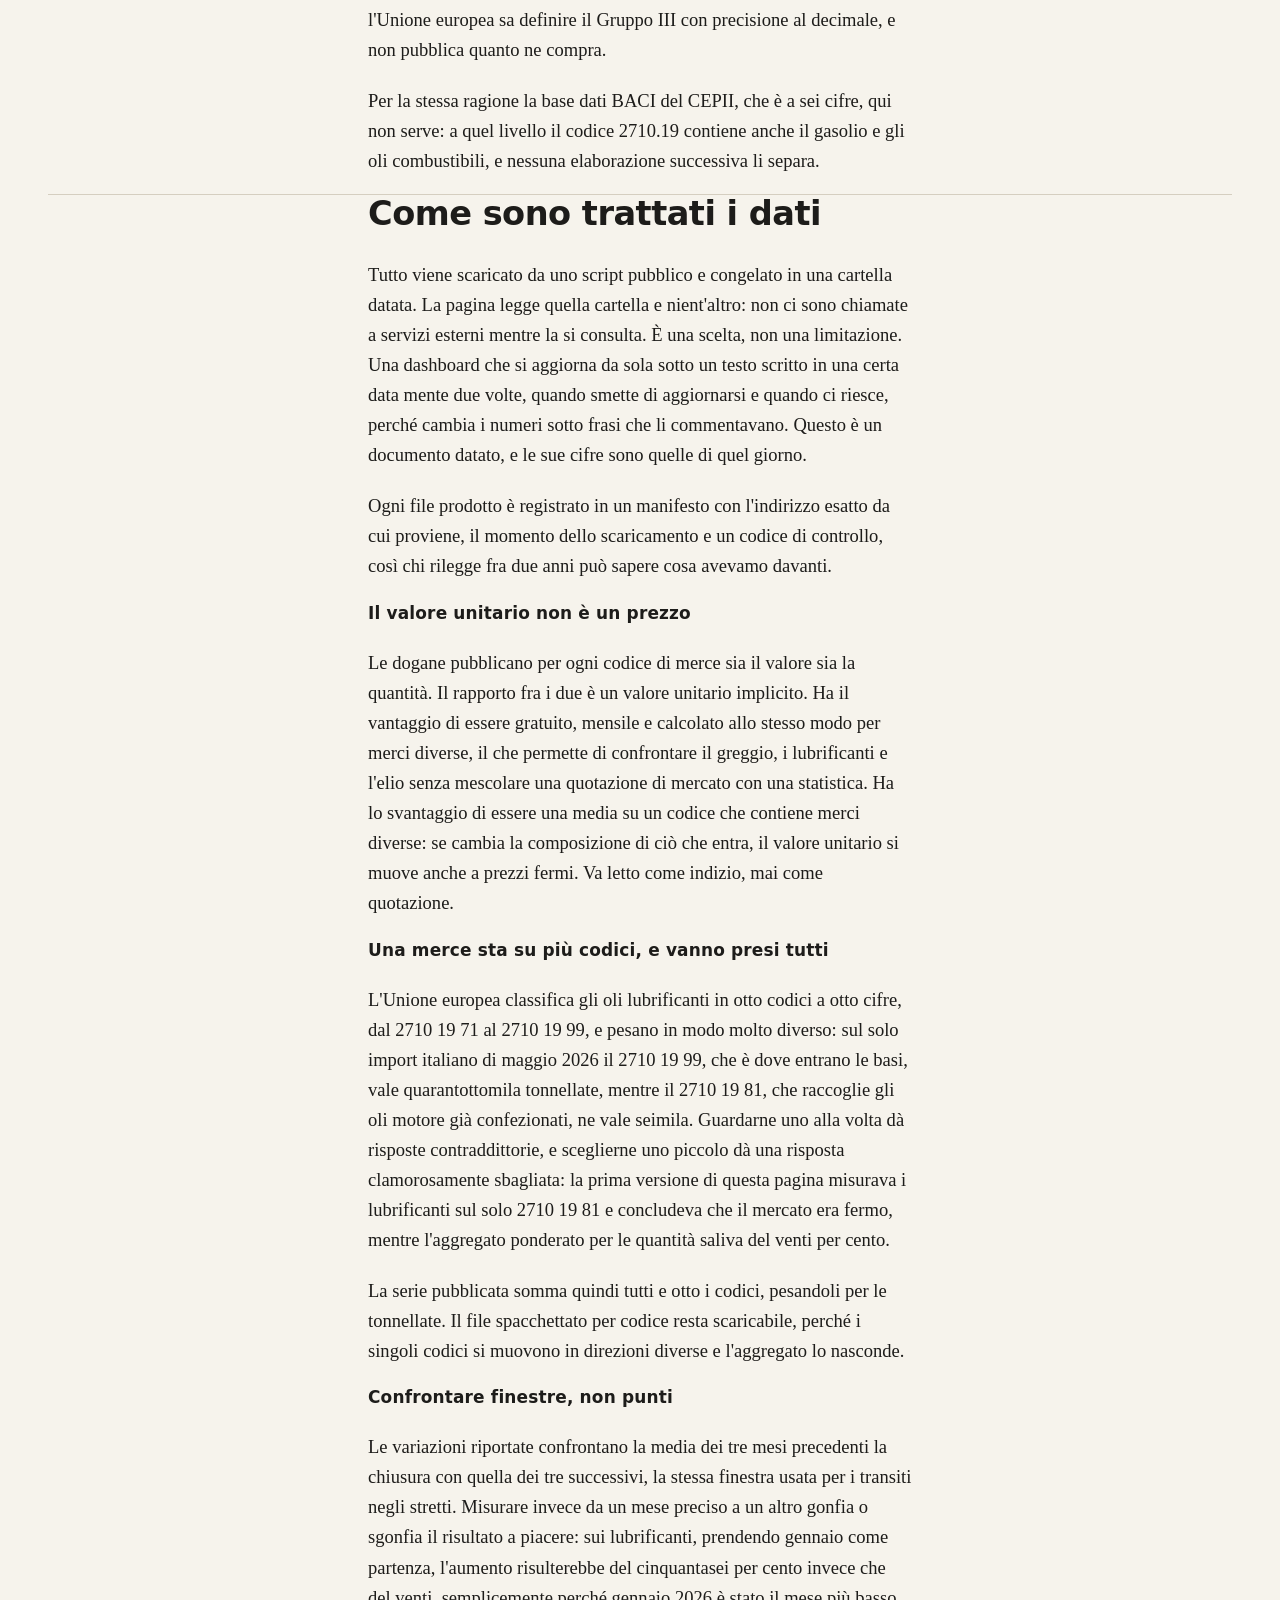
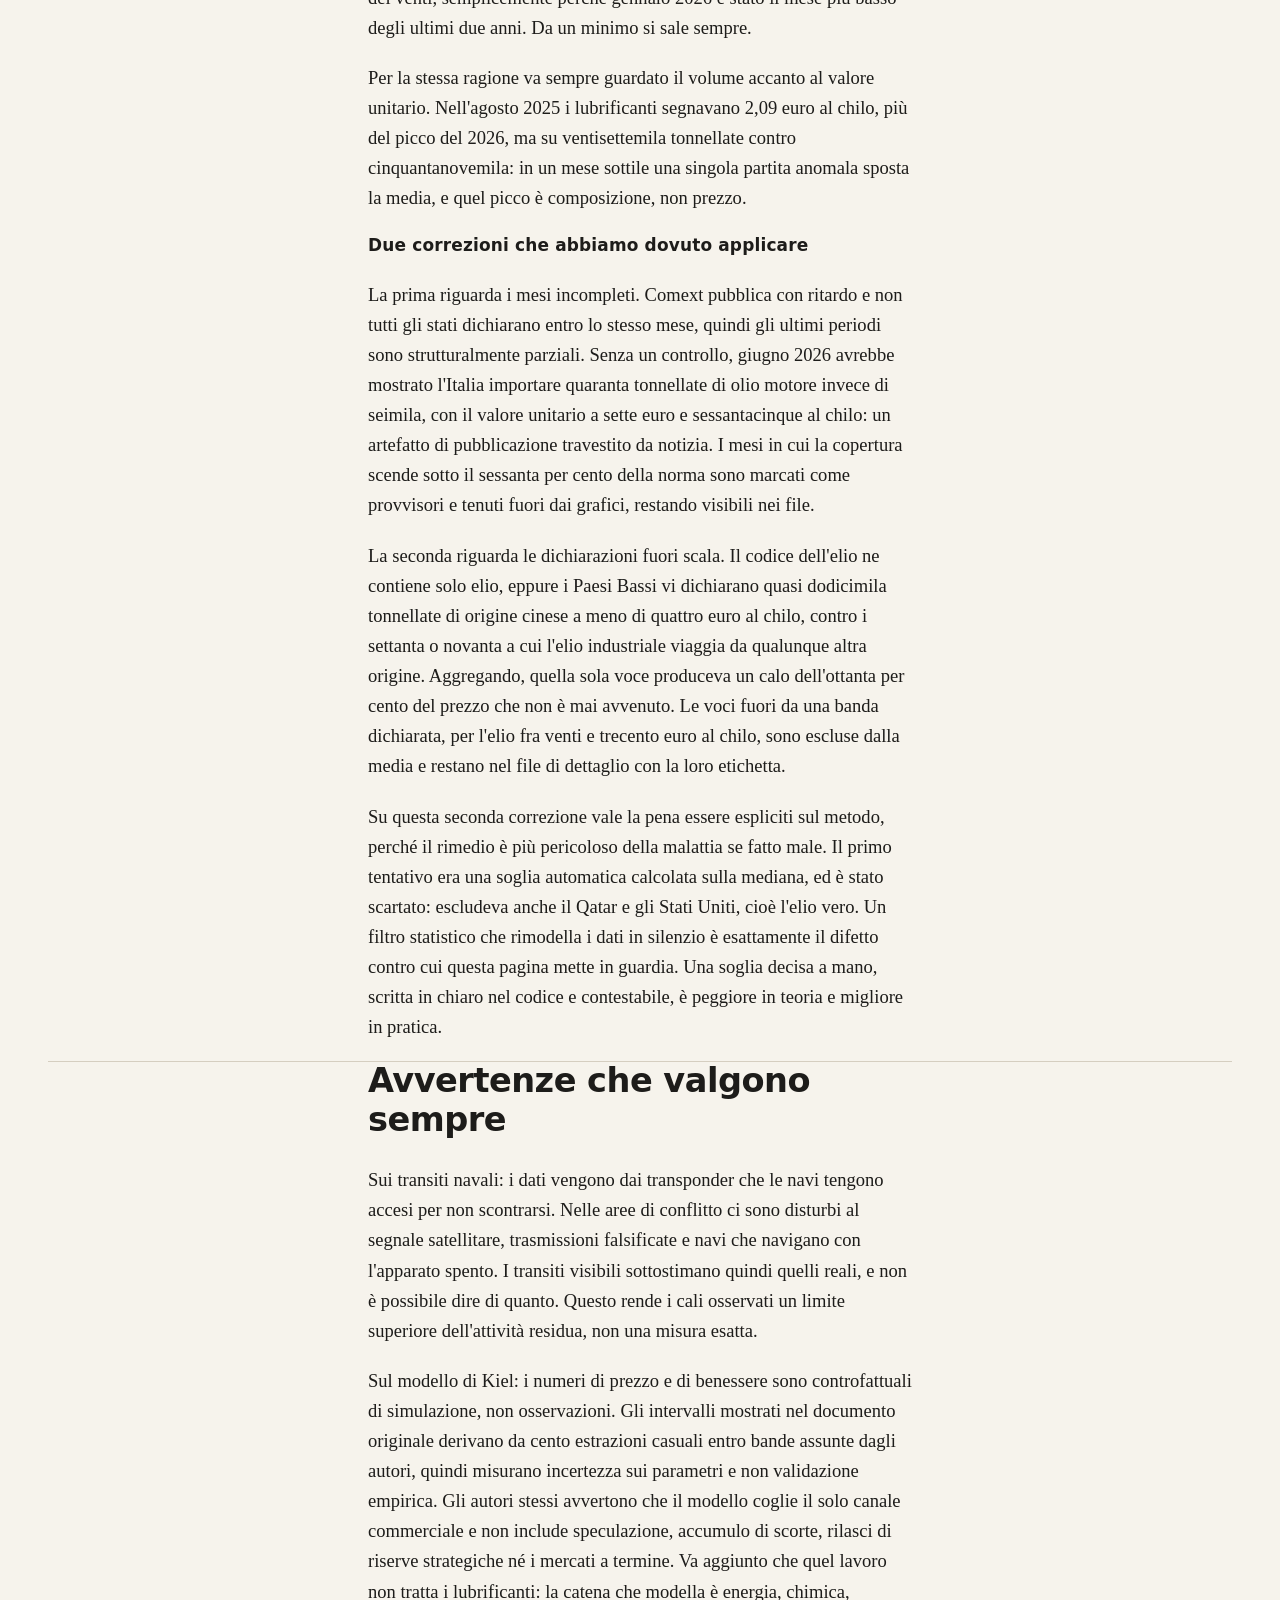
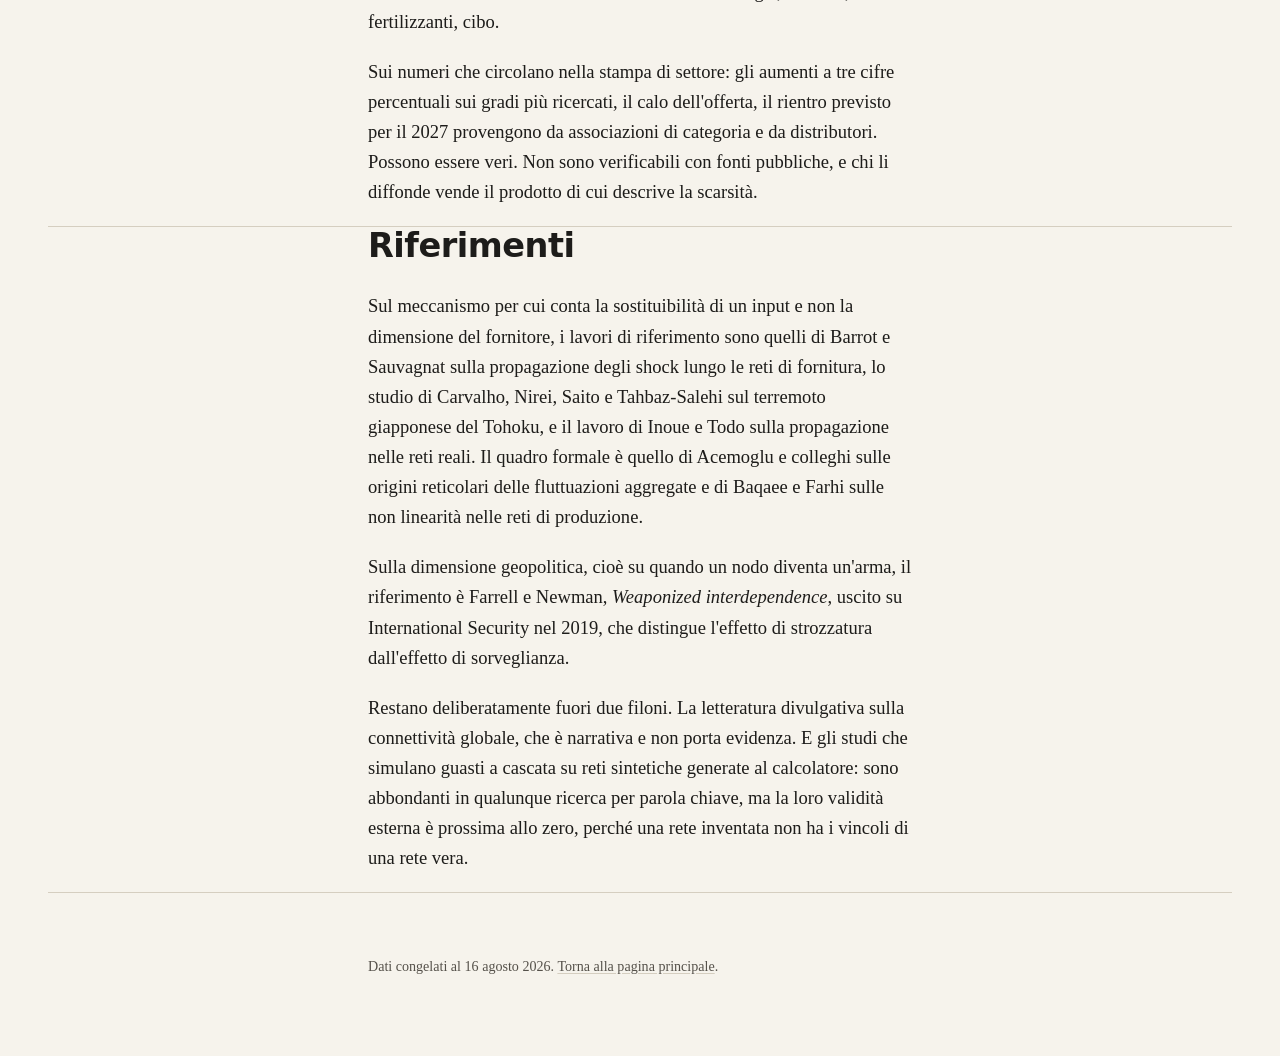
==== commit 8e4ad5de: "Marca la pagina come bozza, in modo che si veda ovunque Fascia appiccicata in cima a entrambe le pag" ====
--- a/sito/metodo.html
+++ b/sito/metodo.html
@@ -3,14 +3,22 @@
 <head>
 <meta charset="utf-8">
 <meta name="viewport" content="width=device-width, initial-scale=1">
-<title>Metodo, fonti e limiti</title>
+<title>Bozza: metodo, fonti e limiti</title>
 <meta name="description" content="Da dove vengono i dati di questa pagina, come sono stati trattati, e cosa non si e' potuto verificare.">
+<meta name="robots" content="noindex, nofollow">
 <link rel="icon" href="favicon.svg" type="image/svg+xml">
 <link rel="stylesheet" href="assets/stile.css">
 </head>
 <body>
 
 <a class="salta" href="#contenuto">Salta al contenuto</a>
+
+<div class="bozza" role="status">
+  <strong>Bozza</strong>
+  <span>Documento di lavoro: i dati sono misurati e riscaricabili, alcune
+  affermazioni del testo no. <a href="#bozza">Cosa manca</a>.</span>
+</div>
+
 
 <header class="testa involucro">
   <div class="colonna">
@@ -23,6 +31,47 @@
 </header>
 
 <main id="contenuto">
+
+<section class="involucro" id="bozza">
+  <div class="colonna">
+    <h2>Cosa manca prima che questa sia una pagina finita</h2>
+
+    <p>Il documento è una bozza di lavoro, e conviene dire con precisione
+    quale parte lo è. I dati non sono in discussione: sono scaricati da fonti
+    pubbliche, congelati in uno scatto datato con manifesto e codici di
+    controllo, e chiunque può rifare i conti dai file allegati a ogni figura.
+    Le cifre citate nel testo sono state ricontrollate contro quei file.</p>
+
+    <p>Quello che manca è la verifica su fonte di alcune affermazioni
+    qualitative, che al momento poggiano su conoscenza generale e non su un
+    riferimento citabile. Sono queste.</p>
+
+    <p>Primo, la ripartizione della capacità mondiale di basi lubrificanti di
+    alta qualità fra Corea del Sud e Golfo Persico. Su quel rapporto poggia
+    l'intero argomento secondo cui il collo di bottiglia non è il volume ma
+    l'omologazione: se le quote fossero diverse da come le raccontiamo,
+    l'argomento cambierebbe di segno.</p>
+
+    <p>Secondo, che sia davvero la procedura di omologazione a impedire la
+    sostituzione rapida di una base, e in quanti mesi. Nella pagina è affermato
+    con sicurezza. Serve una fonte tecnica, oppure un formulatore disposto a
+    metterlo per iscritto.</p>
+
+    <p>Terzo, i casi elencati fra le catene critiche: il fermo dello
+    stabilimento di mezzi di contrasto nel 2022, la quota ucraina del neon di
+    grado litografico, la concentrazione del quarzo per crogioli, la
+    nitrocellulosa come collo di bottiglia del riarmo europeo, i tempi di
+    consegna dei grandi trasformatori. Sono ricordati, non verificati, e vanno
+    controllati uno per uno o attenuati.</p>
+
+    <p>Quarto, che a Ras Laffan si producano sia la base sintetica sia circa un
+    terzo dell'elio mondiale, e l'entità effettiva del danno agli impianti dopo
+    il 2 marzo 2026.</p>
+
+    <p>Finché questi controlli non sono fatti la pagina non è indicizzata dai
+    motori di ricerca, per scelta.</p>
+  </div>
+</section>
 
 <section class="involucro">
   <div class="colonna">
--- a/sito/assets/stile.css
+++ b/sito/assets/stile.css
@@ -25,6 +25,12 @@
 
   --misura: 34rem;
   --largo:  74rem;
+  /* quanto scostare dall'alto gli elementi appiccicati, perche' non
+     finiscano dietro la fascia della bozza */
+  --barra:  3.2rem;
+
+  --bozza-fondo: #8a2a17;
+  --bozza-testo: #fdf3ee;
 }
 
 @media (prefers-color-scheme: dark) {
@@ -47,6 +53,9 @@
     --globo-punto:  #9aa0a6;
     --globo-alternativa: #4fbdb6;
     --globo-testo:  #c8c4bc;
+
+    --bozza-fondo: #d94f2b;
+    --bozza-testo: #17181a;
   }
 }
 
@@ -127,7 +136,10 @@
 
 @media (min-width: 62rem) {
   .scena-griglia { grid-template-columns: 1fr 1fr; gap: 3.5rem; align-items: start; }
-  .scena-globo { position: sticky; top: 0; height: 100vh; display: grid; place-items: center; }
+  .scena-globo {
+    position: sticky; top: var(--barra); height: calc(100vh - var(--barra));
+    display: grid; place-items: center;
+  }
 }
 
 .scena-globo { padding: 1rem 0; }
@@ -144,7 +156,7 @@
 
 @media (max-width: 61.99rem) {
   .scena-globo {
-    position: sticky; top: 0; z-index: 2;
+    position: sticky; top: var(--barra); z-index: 2;
     background: linear-gradient(var(--carta) 78%, transparent);
     padding-bottom: 1.5rem;
   }
@@ -312,3 +324,38 @@
   position: static; display: inline-block; margin: 0.5rem;
   padding: 0.5rem 0.9rem; background: var(--accento); color: #fff;
 }
+
+/* ---------------------------------------------------------------- bozza --
+   Fascia fissa in cima. Sta fuori dal flusso e resta visibile a qualunque
+   altezza della pagina: una bozza che si dichiara solo nell'intestazione
+   smette di dichiararsi appena qualcuno arriva da un link diretto a un
+   grafico, che e' esattamente quando conta.
+   ------------------------------------------------------------------------ */
+
+.bozza {
+  position: sticky; top: 0; z-index: 50;
+  display: flex; flex-wrap: wrap; align-items: center;
+  justify-content: center; gap: 0.3rem 0.9rem;
+  padding: 0.45rem 1rem;
+  background: var(--bozza-fondo); color: var(--bozza-testo);
+  font-family: system-ui, -apple-system, Segoe UI, Roboto, sans-serif;
+  font-size: 0.82rem; line-height: 1.35; text-align: center;
+}
+.bozza strong {
+  text-transform: uppercase; letter-spacing: 0.13em; font-size: 0.74rem;
+  border: 1px solid currentColor; border-radius: 3px; padding: 0.1rem 0.45rem;
+}
+.bozza a { color: inherit; text-decoration-color: currentColor; }
+
+.avviso-sezione {
+  border-left: 3px solid var(--bozza-fondo);
+  background: var(--carta-scavo);
+  padding: 1rem 1.2rem; border-radius: 0 4px 4px 0;
+  font-size: 0.92rem; margin: 1.6rem 0;
+}
+.avviso-sezione strong { color: var(--inchiostro); }
+
+@media (max-width: 34rem) {
+  :root { --barra: 5rem; }
+  .bozza { font-size: 0.76rem; }
+}
